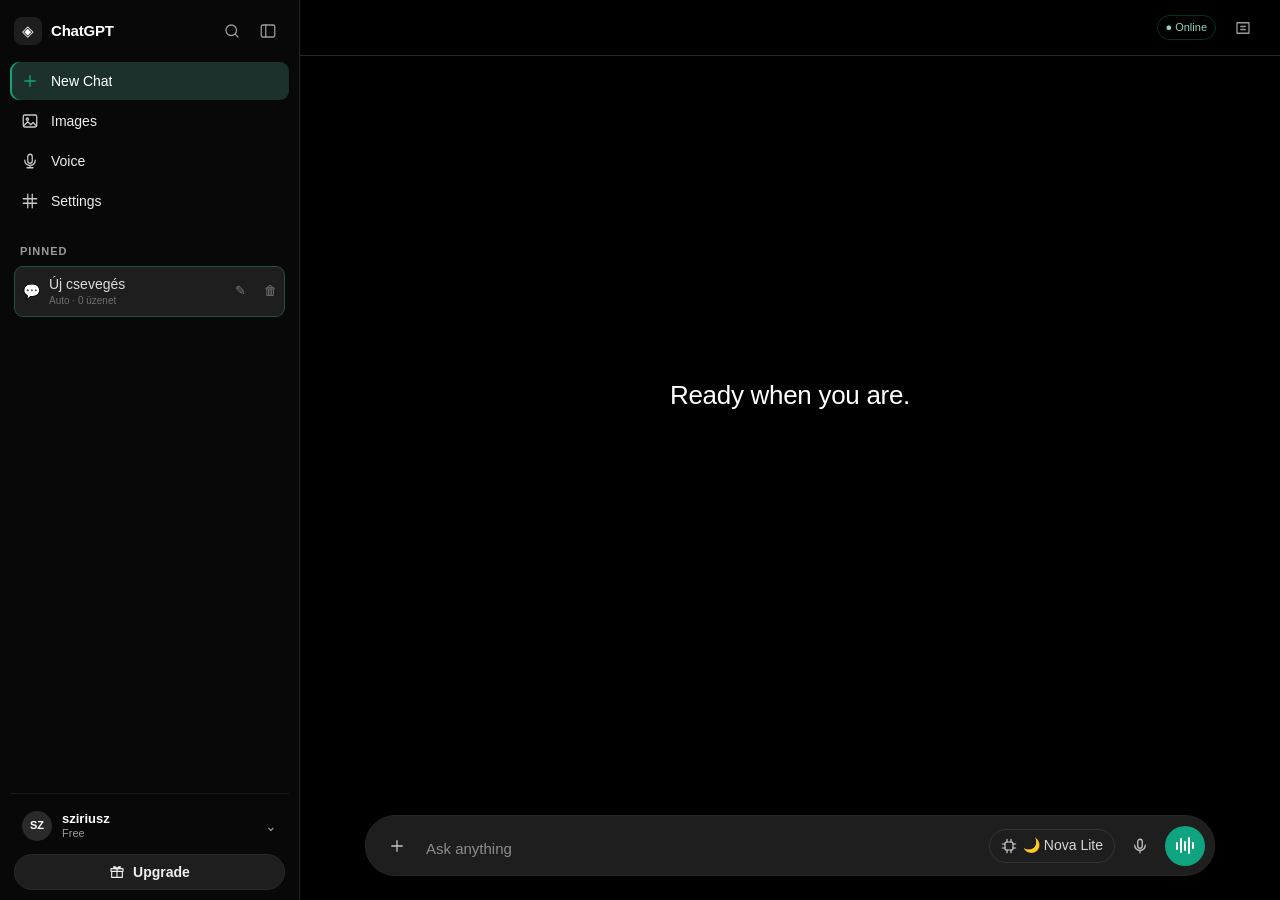
==== index.html @ ef91838e "v1.5.5 unified code box with full copy, file save and inline local run for Magyarusz and all models" ====
<!doctype html>
<html lang="hu">
<head>
  <meta charset="utf-8">
  <meta name="viewport" content="width=device-width, initial-scale=1, viewport-fit=cover">
  <meta name="theme-color" content="#000000">
  <meta name="description" content="Teljesen offline, helyben futó AI: csevegés, kód, beszéd és képfeldolgozás telefonra és gépre.">
  <meta name="robots" content="index, follow, max-image-preview:large">
  <title>Nexa AI – offline csevegés, kód, hang és kép</title>
  <link rel="canonical" href="https://sziriusz-blackalt.github.io/offline-ai/">
  <meta property="og:type" content="website">
  <meta property="og:title" content="Nexa AI – Offline Stúdió">
  <meta property="og:description" content="Helyben futó AI csevegésre, kódra, hangra és képekre – internet nélkül.">
  <meta property="og:url" content="https://sziriusz-blackalt.github.io/offline-ai/">
  <link rel="manifest" href="manifest.webmanifest">
  <link rel="icon" href="icons/icon.svg" type="image/svg+xml">
  <link rel="apple-touch-icon" href="icons/apple-touch-icon.png">
  <link rel="stylesheet" href="styles.css?v=1.5.5">
  <script type="importmap">
  {
    "imports": {
      "onnxruntime-common": "./vendor/onnxruntime-common/dist/esm/index.js",
      "onnxruntime-web/webgpu": "./vendor/ort/ort.webgpu.bundle.min.mjs"
    }
  }
  </script>
</head>
<body>
  <div class="app-shell">
    <div id="navBackdrop" class="sidebar-backdrop" hidden></div>

    <!-- DESKTOP SIDEBAR / MOBILE DRAWER -->
    <aside id="mainNav" class="sidebar" aria-label="Fő navigáció">
      <div class="sidebar-mobile-head">
        <span class="brand-mark">◈</span>
        <strong>Nexa AI</strong>
        <button id="menuClose" class="icon-btn" aria-label="Menü bezárása">×</button>
      </div>

      <div class="sidebar-top">
        <div class="brand">
          <span class="brand-mark">◈</span>
          <span class="brand-text">ChatGPT</span>
        </div>
        <div class="sidebar-top-actions">
          <button id="sidebarSearch" class="icon-btn" aria-label="Csevegések keresése" title="Keresés">
            <svg viewBox="0 0 24 24" aria-hidden="true"><circle cx="11" cy="11" r="7"></circle><path d="m20 20-3.5-3.5"></path></svg>
          </button>
          <button id="sidebarCollapse" class="icon-btn" aria-label="Oldalsáv összecsukása" title="Összecsukás">
            <svg viewBox="0 0 24 24" aria-hidden="true"><rect x="3" y="4" width="18" height="16" rx="2"></rect><path d="M9 4v16"></path></svg>
          </button>
        </div>
      </div>

      <div id="chatSearchWrap" class="chat-search-wrap">
        <input id="chatSearch" type="text" placeholder="Csevegések keresése…" autocomplete="off">
      </div>

      <nav class="side-nav">
        <button id="newChatBtn" class="side-item active">
          <span class="ico"><svg viewBox="0 0 24 24" aria-hidden="true"><path d="M12 5v14M5 12h14"></path></svg></span>
          <span class="side-label">New Chat</span>
        </button>
        <button class="side-item" data-view="image">
          <span class="ico"><svg viewBox="0 0 24 24" aria-hidden="true"><rect x="3" y="4" width="18" height="16" rx="2"></rect><circle cx="8.5" cy="9.5" r="1.5"></circle><path d="m4 18 5-5 4 4 3-3 4 4"></path></svg></span>
          <span class="side-label">Images</span>
        </button>
        <button class="side-item" data-view="voice">
          <span class="ico"><svg viewBox="0 0 24 24" aria-hidden="true"><rect x="9" y="3" width="6" height="12" rx="3"></rect><path d="M5 11a7 7 0 0 0 14 0M12 18v3M8 21h8"></path></svg></span>
          <span class="side-label">Voice</span>
        </button>
        <button class="side-item" data-view="settings">
          <span class="ico"><svg viewBox="0 0 24 24" aria-hidden="true"><path d="M9 3v6M15 3v6M9 15v6M15 15v6M3 9h6M15 9h6M3 15h6M15 15h6"></path><rect x="9" y="9" width="6" height="6" rx="1"></rect></svg></span>
          <span class="side-label">Settings</span>
        </button>
      </nav>

      <div class="pinned-head">Pinned</div>
      <div id="chatList" class="pinned-list"></div>

      <div class="profile-wrap">
        <button id="profileBtn" class="profile" aria-expanded="false">
          <span class="profile-avatar">SZ</span>
          <span class="profile-meta"><b>sziriusz</b><small>Free</small></span>
          <span class="profile-caret">⌄</span>
        </button>
        <button id="upgradeBtn" class="upgrade-btn" title="Frissítés">
          <svg viewBox="0 0 24 24" aria-hidden="true"><path d="M4 11h16v9H4zM3 7h18v4H3zM12 7v13"></path><path d="M12 7c-3 0-5-1-5-3 2 0 4 1 5 3Zm0 0c3 0 5-1 5-3-2 0-4 1-5 3Z"></path></svg>
          <span>Upgrade</span>
        </button>
        <div id="profileMenu" class="pop-menu profile-menu" hidden>
          <button id="profileSettings" type="button">Beállítások</button>
          <button id="appearanceBtn" type="button">Kinézet</button>
          <button id="installBtn" class="btn btn-ghost" hidden>Telepítés</button>
          <a href="privacy.html" target="_blank" rel="noopener">Adatvédelem</a>
          <div class="profile-version">Nexa AI · <span id="version" data-version>v1.5.5</span></div>
        </div>
      </div>
    </aside>

    <!-- MAIN WORKSPACE -->
    <div class="workspace" data-wall="none">
      <header class="workspace-head">
        <button id="menuBtn" class="icon-btn menu-btn" aria-label="Menü megnyitása" aria-expanded="false" aria-controls="mainNav">
          <svg viewBox="0 0 24 24" aria-hidden="true"><path d="M4 7h16M4 12h16M4 17h16"></path></svg>
        </button>
        <div class="head-spacer"></div>
        <span id="netBadge" class="badge badge-online">● Online</span>
        <span id="tempBadge" class="temp-badge" hidden>Private</span>
        <button id="tempChatBtn" class="icon-btn" aria-label="Ideiglenes csevegés" aria-pressed="false" title="Ideiglenes csevegés">
          <svg viewBox="0 0 24 24" aria-hidden="true"><path d="M4 5h16v14H4z"></path><path d="M9 10h6M9 14h6"></path></svg>
        </button>
      </header>

      <main class="main">
        <!-- CHAT -->
        <section id="view-chat" class="view chat-view active">
          <div id="chatHeading" class="chat-heading" hidden>
            <h1 id="chatTitle">Új csevegés</h1>
            <p id="chatSubtitle" class="muted">Automatikus mód</p>
          </div>

          <div id="chatLog" class="chat-log" aria-live="polite">
            <div class="empty-state">Írj egy üzenetet, és a modell itt, a készülékeden válaszol.</div>
          </div>

          <div id="welcome" class="welcome">Ready when you are.</div>

          <div id="advancedPanel" class="advanced-panel" hidden>
            <label>Mód
              <select id="chatMode">
                <option value="auto" selected>Automatikus</option>
                <option value="chat">Csevegés</option>
                <option value="code">Kód</option>
              </select>
            </label>
            <label>Modell
              <select id="chatModel">
                <option value="chat" selected>✨ Nova · legjobb magyar (~570 MB)</option>
                <option value="lite">🌙 Nova Lite · telefonra ajánlott (~270 MB)</option>
                <option value="tiny">⚡ Szikra · gyors, de hibás (~117 MB)</option>
                <option value="nexa">🧠 Nexa HU · saját modell (~20–80 MB)</option>
                <option value="magyarusz">🇭🇺 Magyarusz · külön tanuló AI (~160 KB)</option>
                <option value="code">🔨 Forge · kódmodell (~555 MB)</option>
              </select>
              <small class="hint">Telefonon a Nova Lite az alapértelmezett: gyors és értelmes. A Szikra nagyon kicsi, magyarul gyakran hibás. A Magyarusz külön, tanuló magyar AI — először a Beállítások → Modellekben le kell tölteni. A Forge kódmodell a Modell menüben bárhol választható. A saját Nexa HU repo nevét a Beállításokban lehet felülírni.</small>
            </label>
            <label>Stílus
              <select id="chatStyle">
                <option value="hu">Magyar, rövid</option>
                <option value="general">Általános</option>
                <option value="translate">Fordító</option>
                <option value="summary">Összefoglaló</option>
              </select>
            </label>
            <label>Hőmérséklet <output id="tempOut">0.3</output>
              <input type="range" id="chatTemp" min="0" max="1" step="0.1" value="0.3">
            </label>
            <label>Tokenek <output id="tokensOut">128</output>
              <input type="range" id="chatTokens" min="64" max="512" step="64" value="128">
            </label>
            <div id="codeOptions" class="code-options" hidden>
              <label>Feladat
                <select id="codeMode">
                  <option value="write">Kód írása</option>
                  <option value="explain">Kód magyarázata</option>
                  <option value="fix">Hibakeresés</option>
                  <option value="review">Áttekintés</option>
                </select>
              </label>
              <label>Nyelv
                <select id="codeLang">
                  <option value="JavaScript">JavaScript</option>
                  <option value="Python">Python</option>
                  <option value="HTML/CSS">HTML/CSS</option>
                  <option value="C#">C#</option>
                  <option value="Java">Java</option>
                  <option value="SQL">SQL</option>
                </select>
              </label>
            </div>
            <button id="chatClear" type="button" class="btn btn-ghost advanced-clear">Jelenlegi törlése</button>
          </div>

          <div class="composer-wrap">
            <div id="plusMenu" class="pop-menu composer-menu" hidden>
              <button type="button" data-plus="new">Új csevegés</button>
              <button type="button" data-plus="image">Kép feltöltése</button>
              <button type="button" data-plus="voice">Hangfeltétel</button>
              <button type="button" data-plus="models">Modellek és beállítások</button>
              <button type="button" data-plus="advanced">Speciális beállítások</button>
            </div>
            <div id="modelMenu" class="pop-menu composer-menu" hidden></div>

            <form id="chatForm" class="composer">
              <button id="plusBtn" class="composer-icon" type="button" aria-label="Hozzáadás" title="Hozzáadás">
                <svg viewBox="0 0 24 24" aria-hidden="true"><path d="M12 5v14M5 12h14"></path></svg>
              </button>
              <textarea id="chatInput" rows="1" placeholder="Ask anything" autocomplete="off"></textarea>
              <button id="modelBtn" class="model-btn" type="button" aria-expanded="false" title="Modell választása" aria-label="Modell választása">
                <svg viewBox="0 0 24 24" aria-hidden="true"><rect x="6" y="6" width="12" height="12" rx="2"></rect><path d="M9 2v4M15 2v4M9 18v4M15 18v4M2 9h4M2 15h4M18 9h4M18 15h4"></path></svg>
                <span id="modelLabel">✨ Nova</span>
              </button>
              <button id="micBtn" class="composer-icon" type="button" aria-label="Mikrofon" title="Mikrofon">
                <svg viewBox="0 0 24 24" aria-hidden="true"><rect x="9" y="3" width="6" height="12" rx="3"></rect><path d="M5 11a7 7 0 0 0 14 0M12 18v3"></path></svg>
              </button>
              <button id="voiceBtn" class="voice-btn" type="button" aria-label="Hang utasítás" title="Hang utasítás">
                <span class="wave"><i></i><i></i><i></i><i></i><i></i></span>
                <span class="send-arrow">↑</span>
              </button>
              <button id="chatSend" class="send-hidden" type="submit">Küldés</button>
            </form>
          </div>
        </section>

        <!-- IMAGE -->
        <section id="view-image" class="view">
          <div class="view-head"><div><h1>Images</h1><p class="muted">Képek leírása, OCR és háttér eltávolítása.</p></div></div>
          <div class="grid-2">
            <article class="card">
              <h2>Kép leírása / OCR</h2>
              <label class="btn btn-ghost file-btn">Kép<input type="file" id="imgCaptionFile" accept="image/*" hidden></label>
              <div id="imgCaptionPreview" class="preview"></div>
              <button id="captionBtn" class="btn btn-primary">Leírás készítése</button>
              <textarea id="captionResult" rows="5" readonly></textarea>
            </article>
            <article class="card">
              <h2>Háttér eltávolítása</h2>
              <label class="btn btn-ghost file-btn">Portré<input type="file" id="imgMatteFile" accept="image/*" hidden></label>
              <div id="imgMattePreview" class="preview"></div>
              <button id="matteBtn" class="btn btn-primary">Háttér eltávolítása</button>
              <div id="matteResult" class="preview result"></div>
              <button id="matteDownload" class="btn btn-ghost" disabled>Átlátszó PNG</button>
            </article>
            <article class="card card-wide">
              <h2>Kérdezz a képről</h2>
              <label class="btn btn-ghost file-btn">Kép<input type="file" id="vlmFile" accept="image/*" hidden></label>
              <div id="vlmPreview" class="preview"></div>
              <div class="row">
                <input type="text" id="vlmQuestion" value="What is shown in this image?">
                <button id="vlmBtn" class="btn btn-primary">Kérdés</button>
              </div>
              <textarea id="vlmResult" rows="4" readonly></textarea>
            </article>
          </div>
        </section>

        <!-- VOICE -->
        <section id="view-voice" class="view">
          <div class="view-head"><div><h1>Voice</h1><p class="muted">Beszéd szöveggé, és szöveg beszéddé – minden a készüléken.</p></div></div>
          <div class="grid-2">
            <article class="card">
              <h2>Beszéd → szöveg</h2>
              <div class="row">
                <button id="recBtn" class="btn btn-primary">● Felvétel indítása</button>
                <label class="btn btn-ghost file-btn">Hangfájl<input type="file" id="asrFile" accept="audio/*" hidden></label>
              </div>
              <p id="recStatus" class="hint"></p>
              <label>Nyelv
                <select id="asrLang">
                  <option value="hungarian">Magyar</option>
                  <option value="english" selected>Angol</option>
                  <option value="german">Német</option>
                </select>
              </label>
              <textarea id="asrResult" rows="6" placeholder="A leírt szöveg itt jelenik meg…" readonly></textarea>
              <div class="row">
                <button id="asrCopy" class="btn btn-ghost">Másolás</button>
                <button id="asrToChat" class="btn btn-primary">Küldés csevegésbe</button>
              </div>
            </article>
            <article class="card">
              <h2>Szöveg → beszéd</h2>
              <label>Szöveg
                <textarea id="ttsText" rows="5" placeholder="Írd be, amit fel szeretnél olvasni…"></textarea>
              </label>
              <label>Hang
                <select id="ttsVoice">
                  <option value="F1">F1 · női</option>
                  <option value="M1">M1 · férfi</option>
                </select>
              </label>
              <button id="ttsBtn" class="btn btn-primary">Beszéd létrehozása</button>
              <p id="ttsStatus" class="hint"></p>
              <audio id="ttsAudio" controls hidden></audio>
              <button id="ttsDownload" class="btn btn-ghost" disabled>WAV letöltése</button>
            </article>
          </div>
        </section>

        <!-- SETTINGS -->
        <section id="view-settings" class="view">
          <div class="view-head"><div><h1>Settings</h1><p class="muted">Kinézet, futatás, modellek és telepítés.</p></div><div class="view-head-actions"><button id="backToChatBtn" class="btn btn-ghost" type="button">← Csevegés</button><span class="badge badge-online" data-version>v1.5.5</span></div></div>

          <div id="appearancePanel" class="settings-block">
            <div class="section-head"><h2>Kinézet</h2><span class="muted">A választás a készüléken marad.</span></div>
            <div class="skin-grid">
              <button type="button" class="skin-btn active" data-skin="obsidian"><span class="swatch swatch-obsidian"></span><b>Obszidián</b><small>tiszta fekete</small></button>
              <button type="button" class="skin-btn" data-skin="graphite"><span class="swatch swatch-graphite"></span><b>Grafit</b><small>puha szürke</small></button>
              <button type="button" class="skin-btn" data-skin="midnight"><span class="swatch swatch-midnight"></span><b>Éjfél</b><small>hű kék</small></button>
              <button type="button" class="skin-btn" data-skin="forest"><span class="swatch swatch-forest"></span><b>Erdő</b><small>mély zöld</small></button>
              <button type="button" class="skin-btn" data-skin="warm"><span class="swatch swatch-warm"></span><b>Meleg</b><small>barna arányok</small></button>
            </div>

            <div class="section-head sub"><h3>Beépített háttér</h3><span class="muted">Finom, nem zavaró minták.</span></div>
            <div class="wall-grid">
              <button type="button" class="wall-btn active" data-wall="none">Nincs</button>
              <button type="button" class="wall-btn" data-wall="aurora">Aurora</button>
              <button type="button" class="wall-btn" data-wall="dusk">Dusk</button>
              <button type="button" class="wall-btn" data-wall="forest">Forest</button>
              <button type="button" class="wall-btn" data-wall="graphite">Graphite</button>
            </div>

            <div class="section-head sub"><h3>Saját háttérkép</h3><span class="muted">A kép le lesz kicsinyítve és helyben tárolva.</span></div>
            <div class="appearance-controls">
              <label class="btn btn-ghost file-btn">Kép feltöltése<input type="file" id="bgFile" accept="image/*" hidden></label>
              <button type="button" id="bgClear" class="btn btn-ghost">Egyedi háttér törlése</button>
              <label>Sötétítés <output id="bgDimOut">72%</output>
                <input type="range" id="bgDim" min="0" max="90" step="2" value="72">
              </label>
              <label>Elmosás <output id="bgBlurOut">0 px</output>
                <input type="range" id="bgBlur" min="0" max="12" step="1" value="0">
              </label>
            </div>
            <div id="bgPreview" class="bg-preview"><span>Nincs egyedi háttér</span></div>
          </div>

          <div class="settings-block">
            <div class="section-head"><h2>Futtatás</h2><span class="muted">Telefonon alapból CPU/WASM a stabilitásért.</span></div>
            <div class="grid-2">
              <label>Eszköz
                <select id="deviceSelect">
                  <option value="auto">Automatikus</option>
                  <option value="webgpu">WebGPU</option>
                  <option value="wasm">CPU / WASM</option>
                </select>
              </label>
              <label>Pontosság
                <select id="dtypeSelect">
                  <option value="auto">Automatikus (ajánlott)</option>
                  <option value="q4">q4</option>
                  <option value="q4f16">q4f16</option>
                  <option value="q8">q8</option>
                </select>
              </label>
            </div>
            <p id="deviceHint" class="hint"></p>
            <button id="clearCacheBtn" class="btn btn-danger">Modellek törlése</button>
          </div>

          <div class="settings-block">
            <div class="section-head"><h2>Modellek</h2><button id="downloadAll" class="btn btn-primary">Összes letöltése</button></div>
            <div class="status-grid">
              <div class="stat"><span>Kapcsolat</span><strong id="statNet">–</strong></div>
              <div class="stat"><span>Hely használva</span><strong id="statStorage">–</strong></div>
              <div class="stat"><span>Futtatókörnyezet</span><strong id="statRuntime">–</strong></div>
              <div class="stat"><span>Gyorsítótár</span><strong id="statCache">–</strong></div>
            </div>
            <label class="switch-row">
              <input type="checkbox" id="offlineToggle">
              <span><b>Szigorú offline mód</b><br><small>Csak gyorsítótárból tölt modellt.</small></span>
            </label>
            <label>Saját Nexa modell repo (opcionális)
              <input id="nexaRepo" type="text" placeholder="alapértelmezett: sziriusz-blackalt/nexa-hu" autocomplete="off" spellcheck="false">
              <small class="hint">Üresen is működik: az alapértelmezett repót használja. Csak akkor írj be mást, ha saját repo-d van. A modell a csevegő Modell menüjéből választható.</small>
              <small class="hint">A Nexa HU súlyait a <a href="https://colab.research.google.com/github/sziriusz-blackalt/offline-ai/blob/main/nexa-model/nexa_scratch.ipynb" target="_blank" rel="noopener">Colab notebook</a> tanítja és tölti fel. Ha a Hugging Face fiók/repo még nem nyilvános, a letöltés <b>401 (unauthorized)</b> hibát ad — ez nem alkalmazáshiba.</small>
            </label>
            <div id="modelList" class="model-list"></div>
            <p class="hint">Először a ✨ Novát töltsd le: ez adja az értelmes magyar válaszokat. A ⚡ Szikra csak gyors próbákhoz jó, magyarul gyakran hibás.</p>
          </div>

          <div class="settings-block">
            <div class="section-head"><h2>Telepítés</h2></div>
            <p><a class="btn btn-primary" href="downloads/offline-ai.apk" download>⬇ Nexa AI APK</a></p>
            <p class="muted">Androidon ezt az APK-t telepítsd, és az alkalmazásfiókból indítsd. A böngésző „Hozzáadás a kezdőképernyőhöz” csak parancsikont létre.</p>
            <p class="hint">Régi „Offline AI Stúdió” esetén előbb távolítsd el.</p>
          </div>

          <div class="settings-block">
            <div class="section-head"><h2>Release napló</h2><span class="muted">Minden kiadás röviden, a legrégebbitől az újig.</span></div>
            <details open>
              <summary>Kiadások megjelenítése / összecsukása</summary>
              <div class="release-log">
                <div class="release-item"><b>v1.5.5</b><time>2026-11-27</time><p>A kódgenerálás most egyetlen dobozban jelenik meg: a teljes kód egy kattintással másolható (vágólap tartalék megoldással), fájlba menthető, és a JavaScript/HTML kód a kód alatt, helyben fut le úgy, hogy a kód maga is látható marad. A Magyarusz kódjai ettől kezdve ugyanígy jelennek meg.</p></div>
                <div class="release-item"><b>v1.5.4</b><time>2026-11-27</time><p>Az 555 MB-os Forge (és a Nova) letöltése több nem példányosítja a modellt a memóriában, csak a fájlokat teszi a gyorsítótárba — telefonon így nem záródik be a lap. Egyértelmű hiba üzenet, ha nincs internet vagy kevés a tárhely.</p></div>
                <div class="release-item"><b>v1.5.3</b><time>2026-11-26</time><p>Új, külön letölthető modell: a 🇭🇺 Magyarusz — tanuló magyar AI, ami kódot ír és tanítható. A Forge most a Modell menüben is kiválasztható. A csevegés felső és alsó sávja ragasztva marad, a beépített hátterek (Forest, Aurora, Dusk, Graphite) valódi képek. Offline, telefonon a lassú Nova/Forge helyett egy már letöltött gyors modell válaszol.</p></div>
                <div class="release-item"><b>v1.5.2</b><time>2026-11-26</time><p>A Beállításokból „← Csevegés” gombbal térhetsz vissza a meglévő beszélgetéshez, és az oldalsávról is azonnal a chat nézetbe vált egy régi csevegés kiválasztása.</p></div>
                <div class="release-item"><b>v1.5.1</b><time>2026-11-26</time><p>A Hugging Face 401/unauthorized hibája helyett érthető magyar útmutatás jelenik meg, és a Beállításokban is látszik, hogy a Nexa HU repo előbb létrejön a Colab notebookból.</p></div>
                <div class="release-item"><b>v1.5.0</b><time>2026-11-26</time><p>Ha van internet, bármelyik modell használható: az első üzenetnél igény szerint letölti a súlyokat, haladással a buborékban. Szigorú offline módban vagy hálózat nélkül továbbra is csak gyorsítótárazott modellt használ.</p></div>
                <div class="release-item"><b>v1.4.9</b><time>2026-11-26</time><p>A saját Nexa HU repo beállítása nélkül is választható. Látható verziójelvény, teljes release napló az appban és a CHANGELOG.md fájlban.</p></div>
                <div class="release-item"><b>v1.4.8</b><time>2026-11-26</time><p>A saját modell mindig megjelenik a csevegő Modell menüjében, egyértelmű letöltési útmutatással.</p></div>
                <div class="release-item"><b>v1.4.7</b><time>2026-11-26</time><p>Nincs rejtett tokenkorlát: a válasz a beállított hosszig ír. Csiszolt két szakaszú és nulláról tanító notebookok.</p></div>
                <div class="release-item"><b>v1.4.6</b><time>2026-11-26</time><p>A válaszidőzítő eltűnt, a modell teljes válaszokat ír. Megjelent a két szakaszú magyar tanítási terv.</p></div>
                <div class="release-item"><b>v1.4.5</b><time>2026-11-25</time><p>30 másodperces telefonos válaszkeret, q4f16 Nova Lite, rövid rendszerüzenet. Ezt a korlátot a v1.4.6 eltávolította.</p></div>
                <div class="release-item"><b>v1.4.4</b><time>2026-11-25</time><p>A modellválasztó modellneveket mutat, nem gyorsválasz-módokat.</p></div>
                <div class="release-item"><b>v1.4.3</b><time>2026-11-25</time><p>A betöltött modell tétlenségig a memóriában marad, így a következő kérdés gyorsabb.</p></div>
                <div class="release-item"><b>v1.4.2</b><time>2026-11-25</time><p>A tényleges súlyfájl ellenőrzése tartalékmodell váltás előtt; küldéskor nem indul automatikus letöltés.</p></div>
                <div class="release-item"><b>v1.4.1</b><time>2026-11-25</time><p>Gyorsabb telefonos út: q4f16 letöltések, Nova Lite alapértelmezés, nincs észrevétlen modellletöltés.</p></div>
                <div class="release-item"><b>v1.4.0</b><time>2026-11-25</time><p>Saját Nexa HU finomhangolási folyamat és konfigurálható egyedi modell. Dokumentáció- és notebook-javítások.</p></div>
                <div class="release-item"><b>v1.3.3</b><time>2026-11-24</time><p>A Qwen3 üres válaszainak javítása automatikus újrapróbálással.</p></div>
                <div class="release-item"><b>v1.3.2</b><time>2026-11-24</time><p>Egyértelműbb modell-útmutatás és válaszminőségi javítások.</p></div>
                <div class="release-item"><b>v1.3.1</b><time>2026-11-24</time><p>Jobb modellalapértelmezések, egyszerűbb utasítások, új adatvédelmi oldal.</p></div>
                <div class="release-item"><b>v1.3.0</b><time>2026-11-24</time><p>Skinnek, háttérképek, gyorsabb mobil csevegés és összeomlásjavítások.</p></div>
                <div class="release-item"><b>v1.2.2</b><time>2026-11-24</time><p>Reszponzív elrendezés verziózott CSS/JS fájlokkal a gyorsítótár frissítéséhez.</p></div>
                <div class="release-item"><b>v1.2.1</b><time>2026-11-24</time><p>ChatGPT-szerű reszponzív elrendezés.</p></div>
                <div class="release-item"><b>v1.2.0</b><time>2026-11-24</time><p>Csevegési munkamenetek, biztonságosabb generálás és valódi APK telepítés.</p></div>
                <div class="release-item"><b>v1.1.2</b><time>2026-11-24</time><p>Barátságos modellnevek: Szikra, Nova, Forge, Suttogó, Szirén, Látó, Olló, Látnok.</p></div>
                <div class="release-item"><b>v1.1.1</b><time>2026-11-24</time><p>A Telepítés gomb valódi, aláírt APK-t tölt le.</p></div>
                <div class="release-item"><b>v1.1.0</b><time>2026-11-24</time><p>Az alkalmazás neve Nexa AI lett.</p></div>
                <div class="release-item"><b>v1.0.8</b><time>2026-11-24</time><p>Letölthető APK-link hozzáadása.</p></div>
                <div class="release-item"><b>v1.0.7</b><time>2026-11-24</time><p>Mobil CSS frissítése új shell-cache verzióval.</p></div>
                <div class="release-item"><b>v1.0.6</b><time>2026-11-24</time><p>Nagyobb érintőfelületek, safe-area támogatás, nincs túlcsordulás mobilon.</p></div>
                <div class="release-item"><b>v1.0.5</b><time>2026-11-24</time><p>Első teljes offline PWA: SEO meta, robots.txt, sitemap.xml és állandó GitHub Pages URL.</p></div>
              </div>
            </details>
          </div>
        </section>
      </main>
    </div>
  </div>

  <div id="toast" class="toast" role="status" aria-live="polite"></div>
  <script type="module" src="app.js?v=1.5.5"></script>
</body>
</html>
---- styles.css ----
:root {
  --bg: #000000;
  --sidebar: #080808;
  --surface: #101010;
  --surface-2: #1e1e1e;
  --border: #232323;
  --text: #ffffff;
  --muted: #9a9a9a;
  --accent: #10a37f;
  --accent-dark: #0d8c6d;
  --bad: #e05a5a;
  --good: #10a37f;
  --sidebar-w: clamp(300px, 22vw, 370px);
  --radius: 14px;
  --font: ui-sans-serif, -apple-system, BlinkMacSystemFont, "Segoe UI", Roboto, Helvetica, Arial, sans-serif;
}

[data-theme="light"] {
  --bg: #f7f7f5;
  --sidebar: #efefed;
  --surface: #f2f2f0;
  --surface-2: #ffffff;
  --border: #d9d9d5;
  --text: #111111;
  --muted: #6b6b6b;
  --accent: #0d8c6d;
  --accent-dark: #08745a;
}

/* Előre beépített színvilágok – a beállításokban választhatók. */
[data-skin="obsidian"] {
  --bg: #000000; --sidebar: #080808; --surface: #101010; --surface-2: #1e1e1e;
  --border: #262626; --text: #ffffff; --muted: #9a9a9a; --accent: #10a37f; --accent-dark: #0d8c6d;
}
[data-skin="graphite"] {
  --bg: #0b0d10; --sidebar: #111316; --surface: #15181c; --surface-2: #1c2025;
  --border: #2b3037; --text: #f2f4f7; --muted: #9aa3ad; --accent: #3ddc97; --accent-dark: #26b87a;
}
[data-skin="midnight"] {
  --bg: #05070f; --sidebar: #0a0e1a; --surface: #0d1424; --surface-2: #141d31;
  --border: #23304a; --text: #eaf1ff; --muted: #8fa0bd; --accent: #5b9dff; --accent-dark: #3f82e0;
}
[data-skin="forest"] {
  --bg: #040806; --sidebar: #08110d; --surface: #0c1812; --surface-2: #12251c;
  --border: #1f3a2d; --text: #eafff3; --muted: #90a89b; --accent: #4ade80; --accent-dark: #31b765;
}
[data-skin="warm"] {
  --bg: #0b0806; --sidebar: #130e0b; --surface: #1a130f; --surface-2: #241a14;
  --border: #38291f; --text: #fff5ec; --muted: #b3a091; --accent: #f59e6b; --accent-dark: #d97e4d;
}

* { box-sizing: border-box; }
html, body { margin: 0; min-height: 100%; background: var(--bg); }
body {
  color: var(--text);
  font-family: var(--font);
  font-size: 14px;
  line-height: 1.45;
  overflow-x: hidden;
  -webkit-font-smoothing: antialiased;
}
button, input, textarea, select { font: inherit; color: inherit; }
button { cursor: pointer; }
a { color: inherit; }
svg { width: 18px; height: 18px; fill: none; stroke: currentColor; stroke-width: 1.7; stroke-linecap: round; stroke-linejoin: round; }

[hidden] { display: none !important; }

/* Fix képernyőmagasság: a felső és alsó sáv nem megy el a görgetéssel. */
.app-shell { height: 100dvh; min-height: 100dvh; display: flex; overflow: hidden; }

/* ----------------------------- sidebar ---------------------------- */

.sidebar {
  position: fixed;
  inset: 0 auto 0 0;
  z-index: 40;
  width: var(--sidebar-w);
  background: var(--sidebar);
  border-right: 1px solid var(--border);
  display: flex;
  flex-direction: column;
  padding: 10px 10px calc(10px + env(safe-area-inset-bottom));
  transition: width .2s ease, transform .24s ease;
}
.sidebar-mobile-head { display: none; }

.sidebar-top { display: flex; align-items: center; gap: 8px; padding: 4px 4px 12px; }
.brand { display: flex; align-items: center; gap: 9px; min-width: 0; flex: 1; }
.brand-mark {
  width: 28px; height: 28px; border-radius: 8px; display: grid; place-items: center;
  background: var(--surface-2); color: var(--text); font-size: 15px; flex: 0 0 auto;
}
.brand-text { font-size: 15px; font-weight: 600; letter-spacing: -.2px; white-space: nowrap; }
.sidebar-top-actions { display: flex; gap: 2px; }

.icon-btn {
  width: 34px; height: 34px; border: 0; border-radius: 8px; background: transparent;
  color: var(--muted); display: grid; place-items: center; flex: 0 0 auto;
}
.icon-btn:hover { background: var(--surface-2); color: var(--text); }

.chat-search-wrap { display: none; padding: 0 4px 8px; }
.sidebar.search-open .chat-search-wrap { display: block; }
#chatSearch {
  width: 100%; height: 38px; padding: 0 12px; border-radius: 9px;
  border: 1px solid var(--border); background: var(--surface-2); outline: none;
}
#chatSearch:focus { border-color: var(--accent); }

.side-nav { display: flex; flex-direction: column; gap: 2px; padding: 2px 0 10px; }
.side-item {
  width: 100%; min-height: 38px; padding: 0 10px; border: 0; border-radius: 9px;
  background: transparent; color: #ededed; display: flex; align-items: center; gap: 11px; text-align: left;
}
.side-item:hover { background: var(--surface-2); }
.side-item.active {
  background: var(--surface-2);
  background: color-mix(in srgb, var(--accent) 14%, var(--surface-2));
  color: var(--text);
  box-shadow: inset 2px 0 0 var(--accent);
}
.side-item.active .ico { color: var(--accent); }
.side-item .ico { width: 20px; display: grid; place-items: center; color: #c9c9c9; flex: 0 0 auto; }
.side-item .ico svg { width: 18px; height: 18px; }
.side-label { white-space: nowrap; overflow: hidden; text-overflow: ellipsis; }

.pinned-head {
  padding: 14px 10px 6px; color: var(--muted); font-size: 11px; font-weight: 700;
  letter-spacing: .09em; text-transform: uppercase;
}
.pinned-list { flex: 1; min-height: 0; overflow-y: auto; padding: 0 4px 8px; }
.pinned-list::-webkit-scrollbar { width: 5px; }
.pinned-list::-webkit-scrollbar-thumb { background: #2a2a2a; border-radius: 5px; }
.pinned-empty { color: var(--muted); font-size: 12px; padding: 8px 8px; }
.chat-list-item {
  display: flex; align-items: center; gap: 2px; border-radius: 9px; margin-bottom: 2px;
  border: 1px solid transparent; background: transparent;
}
.chat-list-item:hover { background: var(--surface-2); }
.chat-list-item.active { background: var(--surface-2); border-color: var(--accent); border-color: color-mix(in srgb, var(--accent) 35%, var(--border)); }
.chat-open {
  flex: 1; min-width: 0; min-height: 36px; padding: 7px 8px; border: 0; background: transparent;
  display: flex; align-items: center; gap: 9px; text-align: left; color: #dcdcdc;
}
.chat-open .chat-icon { font-size: 15px; width: 18px; flex: 0 0 auto; }
.chat-label { flex: 1; min-width: 0; overflow: hidden; text-overflow: ellipsis; white-space: nowrap; }
.chat-meta { display: block; color: #6f6f6f; font-size: 10px; font-weight: 400; }
.chat-act {
  flex: 0 0 28px; width: 28px; height: 28px; padding: 0; border: 0; border-radius: 7px;
  background: transparent; color: #777; font-size: 13px; opacity: 0;
}
.chat-list-item:hover .chat-act, .chat-list-item.active .chat-act { opacity: 1; }
.chat-act:hover { background: #2a2a2a; color: #fff; }

.profile-wrap { position: relative; border-top: 1px solid #1a1a1a; padding: 10px 4px 0; }
.profile {
  width: 100%; min-height: 44px; padding: 5px 8px; border: 0; border-radius: 9px; background: transparent;
  display: flex; align-items: center; gap: 10px; text-align: left;
}
.profile:hover { background: var(--surface-2); }
.profile-avatar {
  width: 30px; height: 30px; border-radius: 50%; display: grid; place-items: center;
  background: #2a2a2a; color: #fff; font-size: 11px; font-weight: 700; flex: 0 0 auto;
}
.profile-meta { flex: 1; min-width: 0; display: flex; flex-direction: column; line-height: 1.25; }
.profile-meta b { font-size: 13px; font-weight: 600; }
.profile-meta small { color: var(--muted); font-size: 11px; }
.profile-caret { color: var(--muted); }
.upgrade-btn {
  width: 100%; min-height: 36px; margin-top: 6px; padding: 0 12px; border-radius: 999px;
  border: 1px solid #2a2a2a; background: var(--surface-2); color: #eee;
  display: flex; align-items: center; justify-content: center; gap: 8px; font-weight: 600;
}
.upgrade-btn:hover { background: #292929; }
.upgrade-btn svg { width: 16px; height: 16px; }

.pop-menu {
  position: absolute; z-index: 70; min-width: 190px; padding: 6px; border-radius: 12px;
  background: var(--surface-2); border: 1px solid var(--border); box-shadow: 0 14px 40px rgba(0,0,0,.5);
}
.pop-menu button, .pop-menu a {
  display: block; width: 100%; padding: 9px 10px; border: 0; border-radius: 8px;
  background: transparent; color: #ddd; text-align: left; text-decoration: none; font-size: 13px;
}
.pop-menu button:hover, .pop-menu a:hover { background: #262626; color: #fff; }
.profile-menu { bottom: calc(100% + 6px); left: 4px; right: 4px; }
.profile-version { padding: 8px 10px 4px; color: #6f6f6f; font-size: 11px; border-top: 1px solid #262626; margin-top: 4px; }

.sidebar-backdrop { display: none; }

/* collapsed desktop sidebar */
body.sidebar-collapsed .sidebar { width: 72px; }
body.sidebar-collapsed .workspace { margin-left: 72px; }
body.sidebar-collapsed .brand-text,
body.sidebar-collapsed #sidebarSearch,
body.sidebar-collapsed .side-label,
body.sidebar-collapsed .pinned-head,
body.sidebar-collapsed .pinned-list,
body.sidebar-collapsed .profile-meta,
body.sidebar-collapsed .profile-caret,
body.sidebar-collapsed .upgrade-btn span { display: none; }
body.sidebar-collapsed .sidebar-top { justify-content: center; padding-bottom: 10px; }
body.sidebar-collapsed .sidebar-top-actions { justify-content: center; }
body.sidebar-collapsed .side-item { justify-content: center; padding: 0; }
body.sidebar-collapsed .profile { justify-content: center; padding: 6px 0; }
body.sidebar-collapsed .upgrade-btn { padding: 0; }
body.sidebar-collapsed .upgrade-btn svg { width: 18px; height: 18px; }
body.sidebar-collapsed #sidebarCollapse svg { transform: rotate(180deg); }

/* ---------------------------- workspace --------------------------- */

.workspace {
  position: relative;
  isolation: isolate;
  margin-left: var(--sidebar-w);
  min-width: 0;
  flex: 1;
  display: flex;
  flex-direction: column;
  height: 100dvh;
  min-height: 0;
  overflow: hidden;
  background: var(--bg);
  transition: margin-left .2s ease;
}

/* Háttér réteg: a tartalom mindig felette marad. */
.workspace::before {
  content: "";
  position: absolute;
  inset: 0;
  z-index: -1;
  pointer-events: none;
  background-image: var(--wall-image, none);
  background-size: cover;
  background-position: center;
  background-repeat: no-repeat;
  filter: blur(var(--bg-blur, 0px)) brightness(var(--wall-bright, .45));
  opacity: var(--wall-opacity, .65);
}
.workspace[data-wall="none"]::before { display: none; }
.workspace[data-wall="aurora"] {
  --wall-image: url('./backgrounds/aurora.svg');
  --wall-opacity: .82;
}
.workspace[data-wall="dusk"] {
  --wall-image: url('./backgrounds/dusk.svg');
  --wall-opacity: .82;
}
/* Valódi erdőkép: háttér, holdfény, köd és három réteg fenyő. */
.workspace[data-wall="forest"] {
  --wall-image: url('./backgrounds/forest.svg');
  --wall-opacity: .86;
}
.workspace[data-wall="graphite"] {
  --wall-image: url('./backgrounds/graphite.svg');
  --wall-opacity: .78;
}
.workspace[data-wall="custom"] {
  --wall-image: var(--user-bg, none);
  --wall-opacity: .8;
}
.workspace-head {
  position: sticky; top: 0; z-index: 20;
  height: 56px; flex: 0 0 56px; display: flex; align-items: center; gap: 10px;
  padding: 0 20px; border-bottom: 1px solid var(--border);
  background: var(--bg);
}
.menu-btn { display: none; }
.head-spacer { flex: 1; }
.badge {
  font-size: 11px; padding: 4px 8px; border-radius: 999px; border: 1px solid var(--border); color: var(--muted);
}
.badge-online { color: #8fd6bd; border-color: rgba(16,163,127,.3); }
.badge-offline { color: #d9a86a; border-color: rgba(217,168,106,.3); }
.temp-badge {
  font-size: 11px; padding: 4px 8px; border-radius: 999px; background: var(--surface-2); color: #d7d7d7;
}
.main { flex: 1; min-height: 0; display: flex; flex-direction: column; overflow: hidden; }

.view { display: none; flex: 1; min-height: 0; padding: 26px 28px; overflow-y: auto; }
.view.active { display: block; }
.view-head { display: flex; justify-content: space-between; align-items: flex-end; gap: 16px; margin-bottom: 20px; }
.view-head h1 { margin: 0; font-size: 24px; font-weight: 600; letter-spacing: -.4px; }
.view-head p { margin: 4px 0 0; }
.view-head-actions { display: flex; align-items: center; gap: 10px; flex-wrap: wrap; }
.muted { color: var(--muted); font-size: 13px; }
.hint { color: var(--muted); font-size: 12px; margin: 8px 0 0; }
.empty-view { padding: 48px 0; color: var(--muted); text-align: center; }
.empty-view .btn { margin-top: 12px; }

/* ------------------------------- chat ----------------------------- */

.chat-view.active { display: flex; flex-direction: column; padding: 0; overflow: hidden; }
.chat-heading { flex: 0 0 auto; padding: 18px 24px 0; max-width: 850px; width: 100%; margin: 0 auto; }
.chat-heading h1 { margin: 0; font-size: 17px; font-weight: 600; }
.chat-heading p { margin: 2px 0 0; }
.chat-log {
  display: none; flex: 1; min-height: 0; overflow-y: auto;
  padding: 18px 24px 12px; width: 100%;
}
.chat-view.has-messages .chat-log { display: block; }
.welcome {
  flex: 1; display: grid; place-items: center; padding: 0 24px 80px;
  font-size: 26px; font-weight: 500; letter-spacing: -.3px;
}
.chat-view.has-messages .welcome { display: none; }
.empty-state { text-align: center; color: var(--muted); padding: 24px 0; }
.msg { display: flex; gap: 12px; max-width: 780px; margin: 0 auto 18px; }
.msg.user { flex-direction: row-reverse; }
.msg .avatar {
  width: 28px; height: 28px; border-radius: 50%; display: grid; place-items: center;
  background: var(--surface-2); color: #ddd; font-size: 12px; flex: 0 0 auto;
}
.msg.user .avatar { background: #2d2d2d; }
.bubble { white-space: pre-wrap; word-break: break-word; padding: 2px 0; }
.msg.user .bubble { background: var(--surface-2); padding: 10px 14px; border-radius: 16px; }
.msg.err .bubble { color: #ff9c9c; }
.code-wrap { margin: 8px 0; }
.code-wrap pre { background: var(--surface-2); border: 1px solid var(--border); border-radius: 10px; padding: 12px; overflow: auto; }
.code-wrap code { white-space: pre-wrap; }

/* Kódgenerálás: egy doboz fejléccel, teljes másolás + helyben futtatás. */
.code-box { margin: 8px 0; border: 1px solid var(--border); border-radius: 10px; overflow: hidden; background: var(--surface-2); }
.code-box-head { display: flex; justify-content: space-between; align-items: center; gap: 8px; padding: 5px 10px; background: var(--surface); border-bottom: 1px solid var(--border); color: var(--muted); font-size: 12px; }
.code-box-actions { display: flex; gap: 6px; flex-wrap: wrap; }
.code-btn { background: transparent; border: 1px solid var(--border); color: var(--text); border-radius: 6px; padding: 3px 8px; font-size: 11px; cursor: pointer; }
.code-btn:hover { border-color: var(--accent); color: var(--accent); }
.code-run { border-color: var(--accent); color: var(--accent); }
.code-box pre { margin: 0; padding: 12px; overflow-x: auto; font: 13px/1.45 ui-monospace, Menlo, Consolas, monospace; white-space: pre-wrap; word-break: break-word; }
.code-box code { white-space: pre-wrap; }
.code-out { border-top: 1px solid var(--border); background: #0b0f14; }
.code-out-head { display: flex; justify-content: space-between; align-items: center; padding: 5px 10px; color: #9aa3ad; font-size: 12px; border-bottom: 1px solid #223044; }
.code-frame { display: block; width: 100%; min-height: 120px; border: 0; background: #0b0f14; }

.advanced-panel {
  width: min(850px, calc(100% - 40px)); margin: 0 auto 10px; padding: 12px;
  background: var(--surface); border: 1px solid var(--border); border-radius: 14px;
  display: grid; grid-template-columns: repeat(3, minmax(0, 1fr)); gap: 10px 12px;
}
.advanced-panel label, .card label, .toolbar label { display: block; color: var(--muted); font-size: 12px; font-weight: 600; }
.advanced-panel select, .advanced-panel input[type=range], .card select, .card input[type=text], textarea {
  width: 100%; margin-top: 6px; padding: 9px 11px; border-radius: 9px;
  background: var(--surface-2); border: 1px solid var(--border); color: var(--text); outline: none;
}
.advanced-panel select:focus, textarea:focus, .card input:focus { border-color: var(--accent); }
.advanced-panel output { float: right; color: var(--text); }
.code-options { grid-column: 1 / -1; display: grid; grid-template-columns: repeat(2, minmax(0,1fr)); gap: 12px; }
.advanced-clear { grid-column: 1 / -1; justify-self: start; }

.composer-wrap {
  position: relative; flex: 0 0 auto; z-index: 12;
  width: min(850px, calc(100% - 40px)); margin: 0 auto 24px;
}
.composer {
  min-height: 58px; display: flex; align-items: center; gap: 6px;
  padding: 8px 9px 8px 12px; border-radius: 30px; background: var(--surface-2);
  border: 1px solid var(--border);
  box-shadow: 0 12px 36px rgba(0,0,0,.35);
}
.composer:focus-within { border-color: var(--accent); border-color: color-mix(in srgb, var(--accent) 45%, var(--border)); }
#chatInput {
  flex: 1; min-width: 0; max-height: 140px; padding: 8px 4px; border: 0; outline: none;
  background: transparent; resize: none; line-height: 1.4; font-size: 15px;
}
#chatInput::placeholder { color: #8d8d8d; }
.composer-icon {
  width: 38px; height: 38px; border: 0; border-radius: 50%; background: transparent;
  color: #c4c4c4; display: grid; place-items: center; flex: 0 0 auto;
}
.composer-icon:hover { background: #2b2b2b; color: #fff; }
.model-btn {
  display: flex; align-items: center; gap: 6px; height: 34px; padding: 0 11px; max-width: 150px;
  border: 1px solid #343434; border-radius: 999px; background: transparent; color: #d6d6d6;
  white-space: nowrap; flex: 0 0 auto;
}
.model-btn:hover { background: #292929; }
.model-btn svg { width: 16px; height: 16px; flex: 0 0 auto; }
#modelLabel { overflow: hidden; text-overflow: ellipsis; }
.voice-btn {
  width: 40px; height: 40px; border: 0; border-radius: 50%; flex: 0 0 auto;
  background: var(--accent); color: #fff; display: grid; place-items: center;
}
.voice-btn:hover { background: var(--accent-dark); }
.voice-btn:disabled { opacity: .5; cursor: not-allowed; }
.wave { display: flex; align-items: center; gap: 2px; height: 18px; }
.wave i { width: 2px; height: 8px; border-radius: 2px; background: #fff; display: block; }
.wave i:nth-child(2) { height: 15px; }
.wave i:nth-child(3) { height: 10px; }
.wave i:nth-child(4) { height: 17px; }
.wave i:nth-child(5) { height: 7px; }
.send-arrow { display: none; font-size: 20px; line-height: 1; }
.composer.has-text .wave { display: none; }
.composer.has-text .send-arrow { display: block; }
.send-hidden { position: absolute; width: 1px; height: 1px; opacity: 0; pointer-events: none; }
.composer-menu { bottom: calc(100% + 8px); left: 8px; }
#modelMenu { left: auto; right: 60px; }
#modelMenu button.active { background: var(--accent); color: #fff; }

/* -------------------------- generic cards ------------------------- */

.grid-2 { display: grid; grid-template-columns: repeat(2, minmax(0, 1fr)); gap: 14px; }
.card {
  background: var(--surface); border: 1px solid var(--border); border-radius: var(--radius); padding: 16px;
  box-shadow: 0 10px 30px rgba(0,0,0,.22);
}
.card-wide { grid-column: 1 / -1; }
.card h2 { margin: 0 0 10px; font-size: 16px; font-weight: 600; }
.row { display: flex; gap: 8px; align-items: center; flex-wrap: wrap; margin-top: 10px; }
.row input[type=text] { flex: 1; min-width: 0; }
.preview { min-height: 90px; margin: 8px 0; border: 1px dashed #2c2c2c; border-radius: 10px; display: grid; place-items: center; overflow: hidden; }
.preview img { max-width: 100%; max-height: 220px; }
.btn {
  min-height: 38px; padding: 0 14px; border-radius: 999px; border: 1px solid #2a2a2a;
  background: var(--surface-2); color: #eee; display: inline-flex; align-items: center; justify-content: center;
  gap: 7px; font-weight: 600; text-decoration: none;
}
.btn:hover { background: #292929; }
.btn-primary { background: var(--accent); border-color: var(--accent); color: #fff; }
.btn-primary:hover { background: var(--accent-dark); }
.btn-ghost { background: transparent; }
.btn-danger { border-color: rgba(224,90,90,.4); color: #ff9c9c; }
.file-btn { position: relative; cursor: pointer; }
.file-btn input { display: none; }

.status-grid { display: grid; grid-template-columns: repeat(4, minmax(0,1fr)); gap: 10px; margin-bottom: 14px; }
.stat { background: var(--surface); border: 1px solid var(--border); border-radius: 12px; padding: 12px; }
.stat span { display: block; color: var(--muted); font-size: 11px; }
.stat strong { display: block; margin-top: 4px; font-size: 14px; font-weight: 600; }
.switch-row { display: flex; gap: 10px; align-items: flex-start; padding: 12px; border: 1px solid var(--border); border-radius: 12px; margin-bottom: 14px; }
.switch-row input { margin-top: 3px; accent-color: var(--accent); }

/* Kinézet beállítások */
.settings-block { margin-bottom: 18px; }
.section-head { display: flex; justify-content: space-between; align-items: baseline; gap: 12px; margin-bottom: 10px; }
.section-head h2 { margin: 0; font-size: 18px; font-weight: 600; }
.section-head h3 { margin: 0; font-size: 14px; font-weight: 600; }
.section-head.sub { margin-top: 18px; }
.skin-grid { display: grid; grid-template-columns: repeat(5, minmax(0, 1fr)); gap: 10px; }
.skin-btn {
  display: flex; flex-direction: column; align-items: center; gap: 6px; min-height: 92px;
  padding: 10px 8px; border: 1px solid var(--border); border-radius: 12px;
  background: var(--surface); color: var(--text); transition: border-color .15s, transform .15s, background .15s;
}
.skin-btn:hover { transform: translateY(-2px); background: var(--surface-2); }
.skin-btn.active { border-color: var(--accent); box-shadow: 0 0 0 1px var(--accent) inset; }
.skin-btn b { font-size: 12px; font-weight: 600; }
.skin-btn small { color: var(--muted); font-size: 10px; }
.swatch { width: 30px; height: 30px; border-radius: 50%; border: 1px solid rgba(255,255,255,.18); box-shadow: 0 2px 8px rgba(0,0,0,.35); }
.swatch-obsidian { background: linear-gradient(135deg, #000 50%, #1e1e1e 50%); }
.swatch-graphite { background: linear-gradient(135deg, #0b0d10 50%, #3ddc97 50%); }
.swatch-midnight { background: linear-gradient(135deg, #05070f 50%, #5b9dff 50%); }
.swatch-forest { background: linear-gradient(135deg, #040806 50%, #4ade80 50%); }
.swatch-warm { background: linear-gradient(135deg, #0b0806 50%, #f59e6b 50%); }
.wall-grid { display: flex; flex-wrap: wrap; gap: 8px; }
.wall-btn {
  min-height: 36px; padding: 0 14px; border: 1px solid var(--border); border-radius: 999px;
  background: var(--surface); color: var(--text); font-size: 12px; font-weight: 600;
}
.wall-btn:hover { background: var(--surface-2); }
.wall-btn.active { border-color: var(--accent); color: var(--accent); background: var(--surface-2); background: color-mix(in srgb, var(--accent) 12%, transparent); }
.appearance-controls { display: grid; grid-template-columns: repeat(2, minmax(0, 1fr)); gap: 12px; align-items: end; }
.appearance-controls label { color: var(--muted); font-size: 12px; font-weight: 600; }
.appearance-controls input[type=range] { width: 100%; margin-top: 8px; accent-color: var(--accent); }
.appearance-controls output { float: right; color: var(--text); }
.bg-preview {
  min-height: 92px; margin-top: 12px; border: 1px dashed var(--border); border-radius: 12px;
  display: grid; place-items: center; color: var(--muted); font-size: 12px;
  background-size: cover; background-position: center;
}

.model-list { display: grid; grid-template-columns: repeat(2, minmax(0,1fr)); gap: 12px; }
.model-card { background: var(--surface); border: 1px solid var(--border); border-radius: 12px; padding: 14px; }
.model-card-head { display: flex; justify-content: space-between; gap: 10px; align-items: flex-start; }
.model-card h3 { margin: 0; font-size: 15px; }
.model-card .meta { color: var(--muted); font-size: 11px; margin-top: 3px; }
.tag { font-size: 10px; padding: 4px 7px; border-radius: 999px; white-space: nowrap; }
.tag.ok { color: #8fd6bd; background: rgba(16,163,127,.12); }
.tag.wait { color: #d9a86a; background: rgba(217,168,106,.12); }
.progress { height: 4px; border-radius: 4px; background: #222; margin-top: 12px; overflow: hidden; display: none; }
.progress.show { display: block; }
.progress i { display: block; height: 100%; width: 0; background: var(--accent); }
.model-actions { display: flex; gap: 8px; margin-top: 12px; flex-wrap: wrap; }

.toast {
  position: fixed; left: 50%; bottom: 24px; z-index: 100; transform: translate(-50%, 20px);
  max-width: min(520px, calc(100% - 32px)); padding: 11px 16px; border-radius: 10px;
  background: var(--surface-2); border: 1px solid var(--border); color: var(--text); font-size: 13px;
  opacity: 0; pointer-events: none; transition: opacity .18s ease, transform .18s ease;
}
.toast.show { opacity: 1; transform: translate(-50%, 0); }

/* ------------------------------ tablet ---------------------------- */

@media (max-width: 1023px) {
  :root { --sidebar-w: 290px; }
  .status-grid { grid-template-columns: repeat(2, minmax(0,1fr)); }
  .advanced-panel { grid-template-columns: repeat(2, minmax(0,1fr)); }
}

/* ------------------------------ mobile ---------------------------- */

@media (max-width: 767px) {
  :root { --sidebar-w: 0px; }
  .sidebar {
    width: min(86vw, 340px); transform: translateX(-105%); z-index: 80;
    padding-top: calc(10px + env(safe-area-inset-top));
    box-shadow: 16px 0 50px rgba(0,0,0,.55);
  }
  .sidebar.open { transform: translateX(0); }
  .sidebar-mobile-head { display: flex; align-items: center; gap: 10px; padding: 2px 4px 12px; border-bottom: 1px solid #1c1c1c; }
  .sidebar-mobile-head strong { flex: 1; font-size: 15px; }
  .sidebar-mobile-head .icon-btn { width: 40px; height: 40px; font-size: 24px; }
  .sidebar-top { display: none; }
  .side-item { min-height: 46px; font-size: 15px; }
  .side-item .ico svg { width: 20px; height: 20px; }
  .chat-open { min-height: 44px; }
  .chat-act { opacity: 1; width: 34px; height: 34px; }
  .pinned-list { max-height: 42vh; }

  .sidebar-backdrop {
    display: block; position: fixed; inset: 0; z-index: 70; background: rgba(0,0,0,.66);
    opacity: 0; transition: opacity .22s ease;
  }
  .sidebar-backdrop.show { opacity: 1; }

  .workspace { margin-left: 0; }
  .workspace-head { height: 52px; flex-basis: 52px; padding: 0 12px; padding-top: env(safe-area-inset-top); }
  .menu-btn { display: grid; }
  .menu-btn svg { width: 22px; height: 22px; }
  .badge { display: none; }
  .view { padding: 18px 14px; }
  .view-head { flex-direction: column; align-items: flex-start; gap: 10px; }
  .view-head h1 { font-size: 21px; }

  .chat-view.active { padding: 0; }
  .chat-heading { padding: 14px 16px 0; }
  .chat-log { padding: 14px 16px 8px; }
  .welcome { font-size: 22px; padding: 0 20px 70px; }
  .msg { max-width: 96%; }
  .composer-wrap { width: calc(100% - 20px); margin-bottom: calc(10px + env(safe-area-inset-bottom)); }
  .composer { min-height: 56px; padding: 7px 7px 7px 10px; gap: 4px; }
  .composer-icon { width: 40px; height: 40px; }
  .model-btn { padding: 0 9px; height: 34px; max-width: 132px; }
  #modelLabel { max-width: 86px; }
  .voice-btn { width: 42px; height: 42px; }
  .advanced-panel { width: calc(100% - 20px); grid-template-columns: 1fr; max-height: 42vh; overflow-y: auto; }
  .code-options { grid-template-columns: 1fr; }
  .composer-menu { min-width: 200px; }
  #modelMenu { right: 56px; }

  .grid-2, .model-list { grid-template-columns: 1fr; }
  .status-grid { grid-template-columns: repeat(2, minmax(0,1fr)); }
  .skin-grid { grid-template-columns: repeat(2, minmax(0,1fr)); }
  .appearance-controls { grid-template-columns: 1fr; }
  .section-head { flex-direction: column; align-items: flex-start; gap: 4px; }
  .toast { bottom: calc(16px + env(safe-area-inset-bottom)); }
}

@media (max-width: 380px) {
  .model-btn { padding: 0 7px; max-width: 116px; }
  #modelLabel { max-width: 72px; }
  .composer { gap: 2px; }
  .composer-icon { width: 36px; }
}

.release-log { margin-top: 14px; display: grid; gap: 12px; }
.release-item { border-left: 2px solid var(--accent); padding: 2px 0 2px 12px; }
.release-item b { color: var(--text); }
.release-item time { color: var(--muted); font-size: 12px; margin-left: 8px; }
.release-item p { margin: 4px 0 0; color: var(--muted); font-size: 13px; line-height: 1.45; }
.release-log + summary, details > summary { cursor: pointer; color: var(--muted); font-size: 13px; }
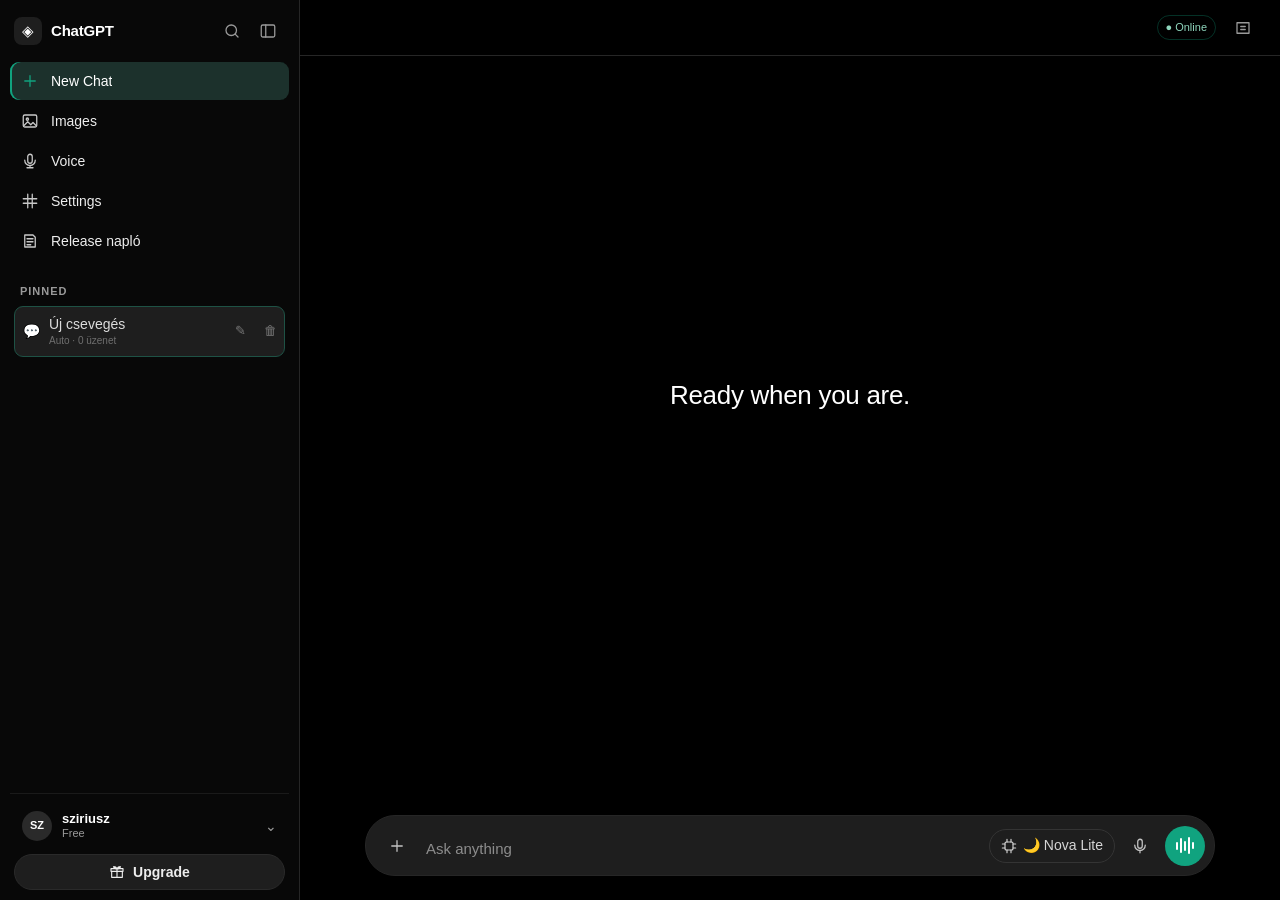
==== commit 81c3eb48: "v1.5.6 fix image model blob URL fetch and strict offline cache path, add Release log nav tab" ====
--- a/index.html
+++ b/index.html
@@ -15,7 +15,7 @@
   <link rel="manifest" href="manifest.webmanifest">
   <link rel="icon" href="icons/icon.svg" type="image/svg+xml">
   <link rel="apple-touch-icon" href="icons/apple-touch-icon.png">
-  <link rel="stylesheet" href="styles.css?v=1.5.5">
+  <link rel="stylesheet" href="styles.css?v=1.5.6">
   <script type="importmap">
   {
     "imports": {
@@ -73,6 +73,10 @@
           <span class="ico"><svg viewBox="0 0 24 24" aria-hidden="true"><path d="M9 3v6M15 3v6M9 15v6M15 15v6M3 9h6M15 9h6M3 15h6M15 15h6"></path><rect x="9" y="9" width="6" height="6" rx="1"></rect></svg></span>
           <span class="side-label">Settings</span>
         </button>
+        <button class="side-item" data-view="release">
+          <span class="ico"><svg viewBox="0 0 24 24" aria-hidden="true"><path d="M5 4h11l3 3v13H5z"></path><path d="M8 9h8M8 13h8M8 17h5"></path></svg></span>
+          <span class="side-label">Release napló</span>
+        </button>
       </nav>
 
       <div class="pinned-head">Pinned</div>
@@ -93,7 +97,7 @@
           <button id="appearanceBtn" type="button">Kinézet</button>
           <button id="installBtn" class="btn btn-ghost" hidden>Telepítés</button>
           <a href="privacy.html" target="_blank" rel="noopener">Adatvédelem</a>
-          <div class="profile-version">Nexa AI · <span id="version" data-version>v1.5.5</span></div>
+          <div class="profile-version">Nexa AI · <span id="version" data-version>v1.5.6</span></div>
         </div>
       </div>
     </aside>
@@ -290,7 +294,7 @@
 
         <!-- SETTINGS -->
         <section id="view-settings" class="view">
-          <div class="view-head"><div><h1>Settings</h1><p class="muted">Kinézet, futatás, modellek és telepítés.</p></div><div class="view-head-actions"><button id="backToChatBtn" class="btn btn-ghost" type="button">← Csevegés</button><span class="badge badge-online" data-version>v1.5.5</span></div></div>
+          <div class="view-head"><div><h1>Settings</h1><p class="muted">Kinézet, futatás, modellek és telepítés.</p></div><div class="view-head-actions"><button id="backToChatBtn" class="btn btn-ghost" type="button">← Csevegés</button><span class="badge badge-online" data-version>v1.5.6</span></div></div>
 
           <div id="appearancePanel" class="settings-block">
             <div class="section-head"><h2>Kinézet</h2><span class="muted">A választás a készüléken marad.</span></div>
@@ -377,10 +381,19 @@
           </div>
 
           <div class="settings-block">
-            <div class="section-head"><h2>Release napló</h2><span class="muted">Minden kiadás röviden, a legrégebbitől az újig.</span></div>
+            <button id="settingsReleaseBtn" class="btn btn-ghost" type="button">📋 Release napló megnyitása</button>
+          </div>
+        </section>
+
+        <!-- RELEASE LOG – saját fül a bal oldalsávban -->
+        <section id="view-release" class="view">
+          <div class="view-head"><div><h1>Release napló</h1><p class="muted">Minden kiadás röviden, a legrégebbitől az újig.</p></div><div class="view-head-actions"><button id="releaseBackBtn" class="btn btn-ghost" type="button">← Csevegés</button><span class="badge badge-online" data-version>v1.5.6</span></div></div>
+          <div class="settings-block">
+            <div class="section-head"><h2>Kiadások</h2><span class="muted">A teljes napló a CHANGELOG.md fájlban is elérhető.</span></div>
             <details open>
               <summary>Kiadások megjelenítése / összecsukása</summary>
               <div class="release-log">
+                <div class="release-item"><b>v1.5.6</b><time>2026-11-27</time><p>A képi modellek a kiválasztott képfájlt közvetlenül olvassák be, nem blob URL-en keresztül — ez megszünteti a „Failed to fetch” hibát. Szigorú offline módban a már letöltött súlyok a Hugging Face URL-ről kerülnek elő, és a képi modellek letöltése előtt egyértelmű magyar útmutatás jelenik meg. A Release napló saját fülként érhető el a bal oldalsávban.</p></div>
                 <div class="release-item"><b>v1.5.5</b><time>2026-11-27</time><p>A kódgenerálás most egyetlen dobozban jelenik meg: a teljes kód egy kattintással másolható (vágólap tartalék megoldással), fájlba menthető, és a JavaScript/HTML kód a kód alatt, helyben fut le úgy, hogy a kód maga is látható marad. A Magyarusz kódjai ettől kezdve ugyanígy jelennek meg.</p></div>
                 <div class="release-item"><b>v1.5.4</b><time>2026-11-27</time><p>Az 555 MB-os Forge (és a Nova) letöltése több nem példányosítja a modellt a memóriában, csak a fájlokat teszi a gyorsítótárba — telefonon így nem záródik be a lap. Egyértelmű hiba üzenet, ha nincs internet vagy kevés a tárhely.</p></div>
                 <div class="release-item"><b>v1.5.3</b><time>2026-11-26</time><p>Új, külön letölthető modell: a 🇭🇺 Magyarusz — tanuló magyar AI, ami kódot ír és tanítható. A Forge most a Modell menüben is kiválasztható. A csevegés felső és alsó sávja ragasztva marad, a beépített hátterek (Forest, Aurora, Dusk, Graphite) valódi képek. Offline, telefonon a lassú Nova/Forge helyett egy már letöltött gyors modell válaszol.</p></div>
@@ -420,6 +433,6 @@
   </div>
 
   <div id="toast" class="toast" role="status" aria-live="polite"></div>
-  <script type="module" src="app.js?v=1.5.5"></script>
+  <script type="module" src="app.js?v=1.5.6"></script>
 </body>
 </html>
